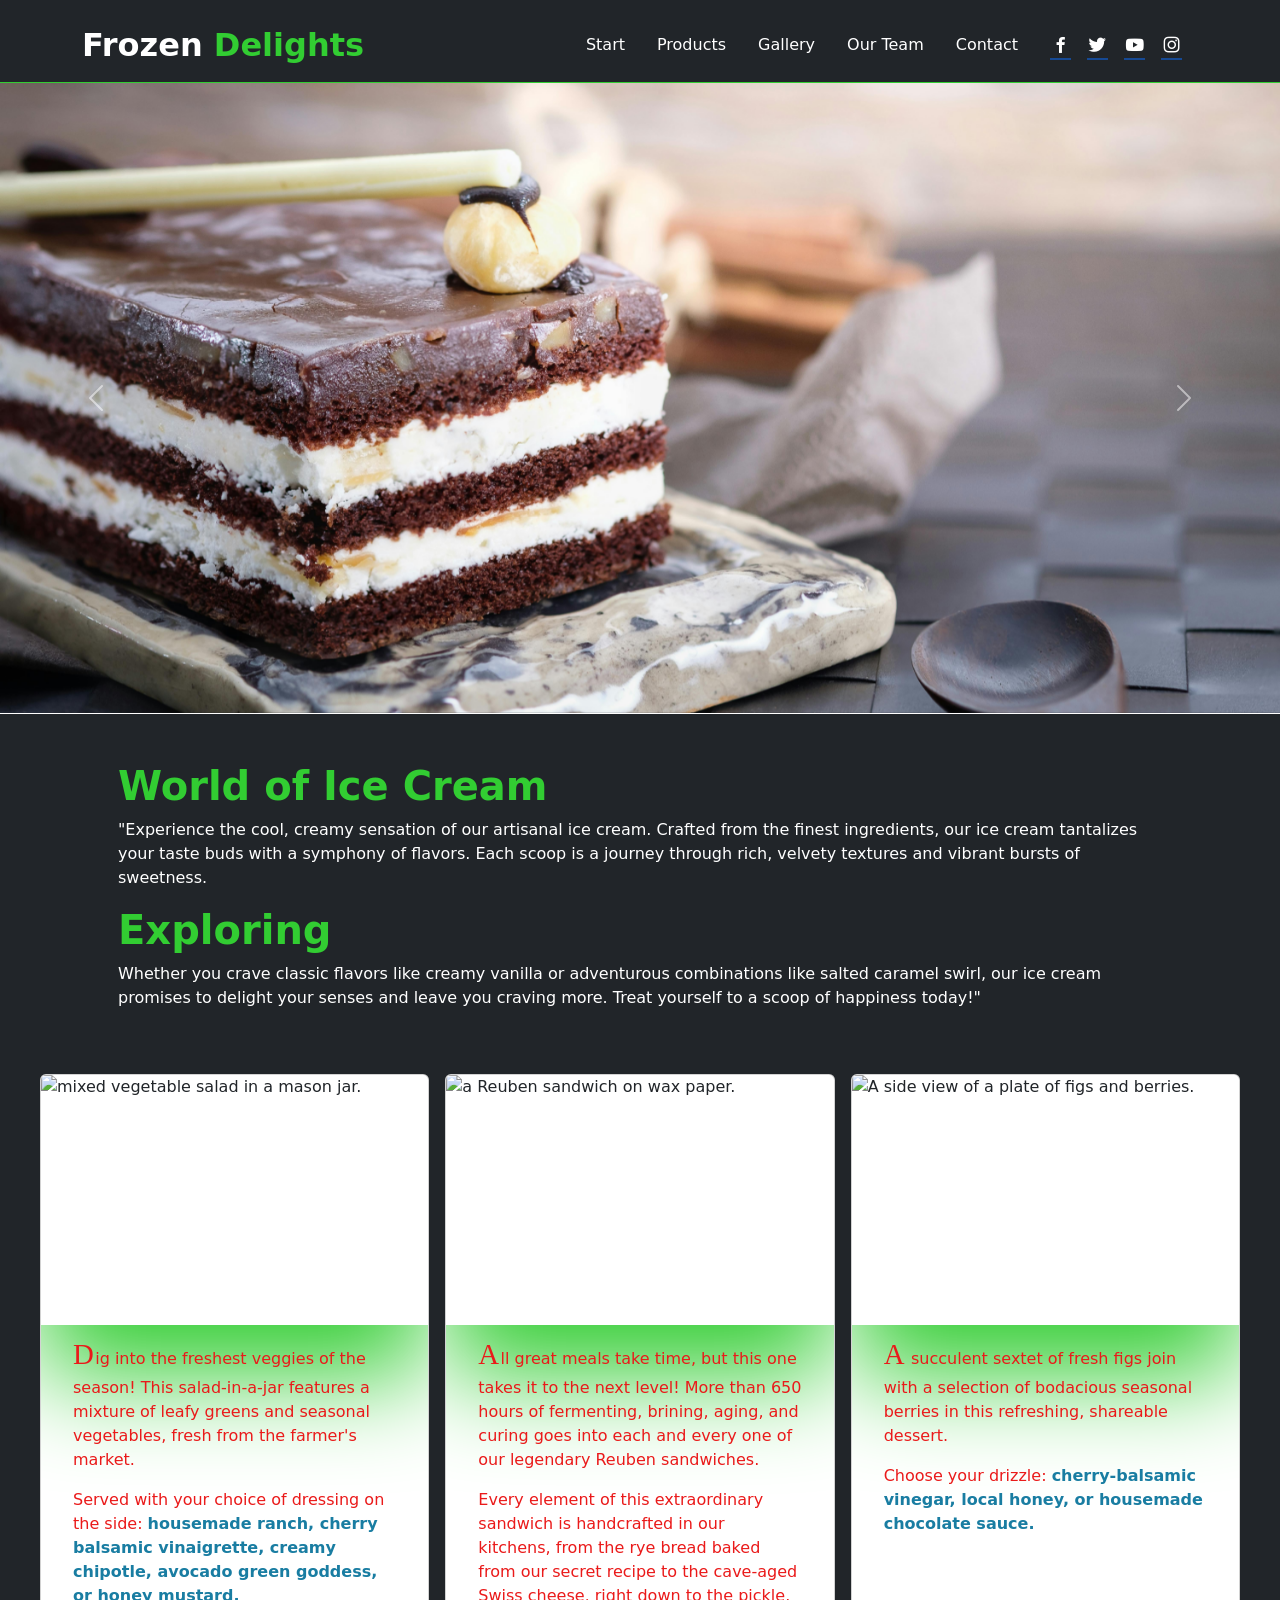
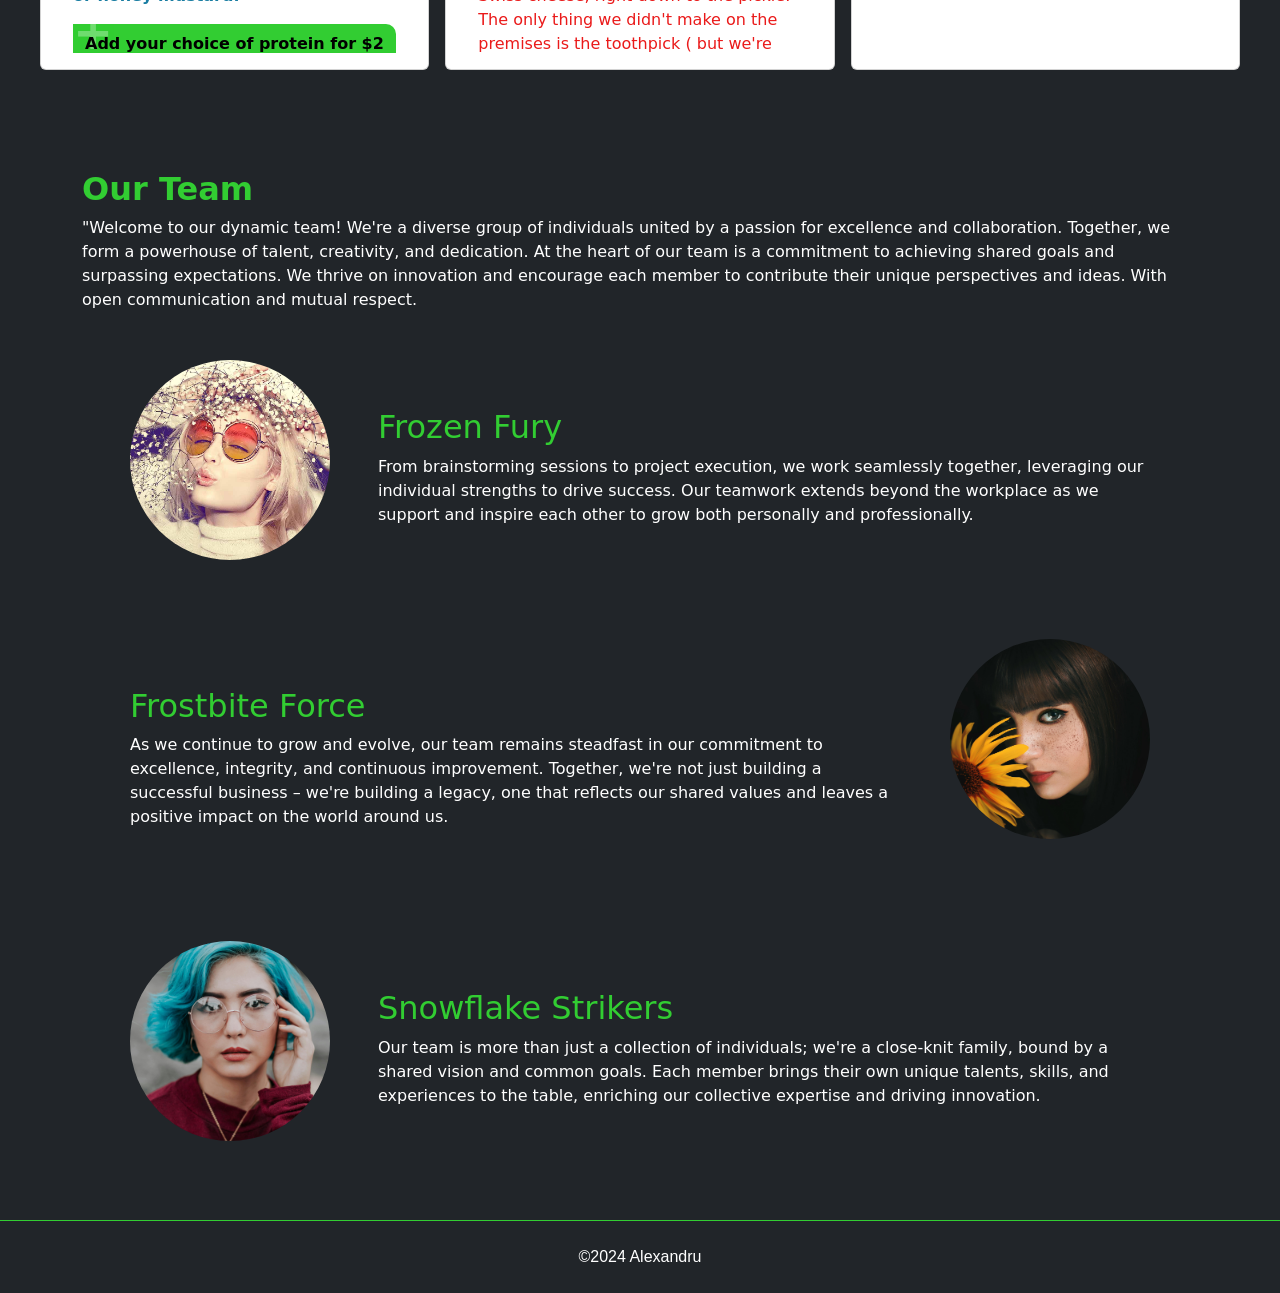
==== index.html @ 91f7aa1c "proiect final" ====
<!DOCTYPE html>
<html lang="en">
  <head>
    <meta charset="UTF-8" />
    <meta name="viewport" content="width=device-width, initial-scale=1.0" />
    <!--Google Font-->
    <link rel="preconnect" href="https://fonts.googleapis.com" />
    <link rel="preconnect" href="https://fonts.gstatic.com" crossorigin />
    <link
      href="https://fonts.googleapis.com/css2?family=Namdhinggo:wght@400;500;600;700;800&display=swap"
      rel="stylesheet"
    />
    <link
      href="https://fonts.googleapis.com/icon?family=Material+Icons"
      rel="stylesheet"
    />
    <link
      href="https://unpkg.com/boxicons@2.1.4/css/boxicons.min.css"
      rel="stylesheet"
    />
    <title>Frozen Delights</title>
    <link rel="stylesheet" href="style.css" />
    <link rel="stylesheet" href="script.js" />
    <!--Foontawesome-->
    <link
      rel="stylesheet"
      href="https://cdnjs.cloudflare.com/ajax/libs/font-awesome/4.7.0/css/font-awesome.min.css"
    />

    <!--Link Bootstrap-->
    <link
      href="https://cdn.jsdelivr.net/npm/bootstrap@5.3.3/dist/css/bootstrap.min.css"
      rel="stylesheet"
      integrity="sha384-QWTKZyjpPEjISv5WaRU9OFeRpok6YctnYmDr5pNlyT2bRjXh0JMhjY6hW+ALEwIH"
      crossorigin="anonymous"
    />
  </head>
  <body class="bg-dark text-white">
    <!--  Navigation-->
    <nav class="navbar navbar-expand-lg bg-dark navbar-dark pt-lg-3 sticky-top">
      <div class="container">
        <a class="navbar-brand fs-2 fw-bold" href="#">
          <i class="fas fa-ice-cream" id="logo"></i>
          Frozen <span class="limegreen">Delights</span></a
        >
        <button
          class="navbar-toggler"
          type="button"
          data-bs-toggle="collapse"
          data-bs-target="#navbarSupportedContent"
          aria-controls="navbarSupportedContent"
          aria-expanded="false"
          aria-label="Toggle navigation"
        >
          <span class="navbar-toggler-icon"></span>
        </button>
        <div class="collapse navbar-collapse" id="navbarSupportedContent">
          <ul class="navbar-nav ms-auto mb-2 mb-lg-0">
            <li class="nav-item mx-lg-2">
              <a class="nav-link text-white active" href="#start">Start</a>
            </li>
            <li class="nav-item mx-lg-2">
              <a class="nav-link text-white" href="#products">Products</a>
            </li>
            <li class="nav-item mx-lg-2">
              <a class="nav-link text-white" href="galerie.html">Gallery</a>
            </li>
            <li class="nav-item mx-lg-2">
              <a class="nav-link text-white" href="#about">Our Team</a>
            </li>
            <li class="nav-item mx-lg-2">
              <a class="nav-link text-white" href="contact.html">Contact</a>
            </li>
            <li class="d-flex allign-item-center mt-2 mt-lg-0 mx-lg-2">
              <a href="#" class="icon-link text-white"
                ><i class="bx bxl-facebook fa-lg mx-2"></i
              ></a>
              <a href="#" class="icon-link text-white"
                ><i class="bx bxl-twitter fa-lg mx-2"></i
              ></a>
              <a href="#" class="icon-link text-white"
                ><i class="bx bxl-youtube fa-lg mx-2"></i
              ></a>
              <a href="#" class="icon-link text-white"
                ><i class="bx bxl-instagram fa-lg mx-2"></i
              ></a>
            </li>
          </ul>
        </div>
      </div>
    </nav>

    <!--Image Slider-->
    <div
      id="carouselExampleFade"
      class="carousel slide carousel-fade"
      data-bs-ride="carousel"
    >
      <div class="carousel-inner">
        <div class="carousel-item active" data-bs-interval="4000">
          <div
            style="background-image: url(imagini/background8.jpg)"
            class="slider-image"
          ></div>
        </div>
        <div class="carousel-item" data-bs-interval="4000">
          <div
            style="background-image: url(imagini/background1.jpg)"
            class="slider-image"
          ></div>
        </div>
        <div class="carousel-item" data-bs-interval="4000">
          <div
            style="background-image: url(imagini/background7.jpg)"
            class="slider-image"
          ></div>
        </div>
      </div>
      <button
        class="carousel-control-prev"
        type="button"
        data-bs-target="#carouselExampleFade"
        data-bs-slide="prev"
      >
        <span class="carousel-control-prev-icon" aria-hidden="true"></span>
        <span class="visually-hidden">Previous</span>
      </button>
      <button
        class="carousel-control-next"
        type="button"
        data-bs-target="#carouselExampleFade"
        data-bs-slide="next"
      >
        <span class="carousel-control-next-icon" aria-hidden="true"></span>
        <span class="visually-hidden">Next</span>
      </button>
    </div>

    <!--Webseite Info-->
    <div class="container p-5">
      <h1 class="limegreen fw-bold">World of Ice Cream</h1>
      <p>
        "Experience the cool, creamy sensation of our artisanal ice cream.
        Crafted from the finest ingredients, our ice cream tantalizes your taste
        buds with a symphony of flavors. Each scoop is a journey through rich,
        velvety textures and vibrant bursts of sweetness.
      </p>
      <h1 class="limegreen fw-bold">Exploring</h1>
      <p>
        Whether you crave classic flavors like creamy vanilla or adventurous
        combinations like salted caramel swirl, our ice cream promises to
        delight your senses and leave you craving more. Treat yourself to a
        scoop of happiness today!"
      </p>
    </div>
<!--card-->
<div class="main">
  <ul class="cards">
    <li class="cards_item">
      <div class="card" tabindex="0">
        <div class="card_image"><img src="https://assets.codepen.io/652/photo-1468777675496-5782faaea55b.jpeg" alt="mixed vegetable salad in a mason jar. "></div>
        <div class="card_content">
          <div class="card_text">
            <p>Dig into the freshest veggies of the season! This salad-in-a-jar features a mixture of leafy greens and seasonal vegetables, fresh from the farmer's market.</p>
            <p>Served with your choice of dressing on the side: <strong>housemade ranch, cherry balsamic vinaigrette, creamy chipotle, avocado green goddess, or honey mustard.</strong></p>
            <p class="upcharge">Add your choice of protein for $2 more. </p>
          </div>
        </div>
      </div>
    </li>

    <li class="cards_item">
      <div class="card" tabindex="0">
        <div class="card_image"><img src="https://assets.codepen.io/652/photo-1520174691701-bc555a3404ca.jpeg" alt="a Reuben sandwich on wax paper. "></div>
        <div class="card_content">
          <div class="card_text">
            <p>All great meals take time, but this one takes it to the next level! More than 650 hours of fermenting, brining, aging, and curing goes into each and every one of our legendary Reuben sandwiches.
            </p>
            <p>Every element of this extraordinary sandwich is handcrafted in our kitchens, from the rye bread baked from our secret recipe to the cave-aged Swiss cheese, right down to the pickle. The only thing we didn't make on the premises is the toothpick ( but we're looking into how to do that). </p>
            <p>This unforgettable sandwich has all of the classic Reuben elements: <strong>corned beef, rye bread, creamy Russian dressing, sauerkraut, plus a sweet gherkin pickle.</strong> <em>No substitions please!</em>
            <p>
              <p class="upcharge">Add a side of french fries or sweet potato fries for $2 more, or our housemade pub chips for $1.</p>
          </div>
        </div>
      </div>
    </li>
    <li class="cards_item">
      <div class="card" tabindex="0">
        <div class="card_image"><img src="https://assets.codepen.io/652/photo-1544510808-91bcbee1df55.jpeg" alt="A side view of a plate of figs and berries. "></div>
        <div class="card_content">
          <div class="card_text">
            <p>A succulent sextet of fresh figs join with a selection of bodacious seasonal berries in this refreshing, shareable dessert.</p>
            <p>Choose your drizzle: <strong>cherry-balsamic vinegar, local honey, or housemade chocolate sauce.</strong> </p>
          </div>
        </div>
      </div>
    </li>
  </ul>
</div>
    <!--About -->
    <div id="about" class="container">
      <h2 class="limegreen fw-bold">Our Team</h2>
      <p>
        "Welcome to our dynamic team! We're a diverse group of individuals
        united by a passion for excellence and collaboration. Together, we form
        a powerhouse of talent, creativity, and dedication. At the heart of our
        team is a commitment to achieving shared goals and surpassing
        expectations. We thrive on innovation and encourage each member to
        contribute their unique perspectives and ideas. With open communication
        and mutual respect.
      </p>
      <div class="my-5">
        <div
          class="about-image float-lg-start mx-auto mx-lg-5"
          style="background-image: url(imagini/fata1.jpg)"
        ></div>
        <div class="p-lg-5">
          <h3 class="fs-2 limegreen">Frozen Fury</h3>
          <p>
            From brainstorming sessions to project execution, we work seamlessly
            together, leveraging our individual strengths to drive success. Our
            teamwork extends beyond the workplace as we support and inspire each
            other to grow both personally and professionally.
          </p>
        </div>
        <div class="clearfix"></div>
      </div>

      <div class="my-5">
        <div
          class="about-image float-lg-end mx-auto mx-lg-5"
          style="background-image: url(imagini/fata4.jpg)"
        ></div>
        <div class="p-lg-5">
          <h3 class="fs-2 limegreen">Frostbite Force</h3>
          <p>
            As we continue to grow and evolve, our team remains steadfast in our
            commitment to excellence, integrity, and continuous improvement.
            Together, we're not just building a successful business – we're
            building a legacy, one that reflects our shared values and leaves a
            positive impact on the world around us.
          </p>
        </div>
        <div class="clearfix"></div>
      </div>

      <div class="my-5">
        <div
          class="about-image float-lg-start mx-auto mx-lg-5"
          style="background-image: url(imagini/fata5.jpeg)"
        ></div>
        <div class="p-lg-5">
          <h3 class="fs-2 limegreen">Snowflake Strikers</h3>
          <p>
            Our team is more than just a collection of individuals; we're a
            close-knit family, bound by a shared vision and common goals. Each
            member brings their own unique talents, skills, and experiences to
            the table, enriching our collective expertise and driving
            innovation.
          </p>
        </div>
      </div>
      <div class="clearfix"></div>
    </div>
    
    <!--Footer-->
    <div class="footer py-4" id="footer">&copy;2024 Alexandru</div>
    <!--Script Bootstrap-->
    <script
      src="https://cdn.jsdelivr.net/npm/bootstrap@5.3.3/dist/js/bootstrap.bundle.min.js"
      integrity="sha384-YvpcrYf0tY3lHB60NNkmXc5s9fDVZLESaAA55NDzOxhy9GkcIdslK1eN7N6jIeHz"
      crossorigin="anonymous"
    ></script>
  </body>
</html>
---- style.css ----
/*allgemein*/
body{
  font-family: yanone Kaffesatz;
  font-size: 1.6rem;
}

.limegreen{
    color: limegreen;
}

.navbar{
    border-bottom: 1px solid limegreen;
}

.carousel{
    border-bottom: 1px solid #ffffff;
}
.nav-link{
    cursor: pointer;
}

.nav-link:active,
.nav-link:hover{
    color: limegreen !important;
}


.icon-link:active svg,
.icon-link-hover svg{
color: limegreen;
}

#products, #about{
    padding-top: 100px;
}


/*Slider*/
.slider-image{
    width: 100vw;
    height: 70vh;
    background-position: center;
    background-size: cover;
}

@media (min-width: 992px) {
    #card{
        display: flex;
        flex-flow:column wrap;
    }
}

/*produkte*/
.card-image{
    height: 500px;
    background-position: center;
    background-size: cover;
}


/*über Uns*/
.about-image{
    width: 200px;
    height: 200px;
    border-radius: 50%;
    background-position: center;
    background-size: cover;
}
  
  .container .banner img{
    border-radius: 5px;
    width: 100%;
    height: auto;
  }
  .container .main-articles{
  display: grid;
  grid-template-columns: repeat(auto-fill, minmax(250px, 1fr));
  gap: 24px;
  margin-top: 24px;
  }
  
  .container .card{
    min-width: 250px;
    max-width: 100%;
  }

  
  .container .card-img-top{
    height: 180px;
    object-fit: cover;
  }
  
  .container .card-title{
    color: var(--blue-100);
  }
  
  .container .card-title:hover{
    cursor: pointer;
    text-decoration: underline;
    color: limegreen;
  }
  
  .container .card-text{
    color: var(--black-50);
  }
  
  .container .btn-primary{
    background-color: var(--black-10);
    border-color: var(--black-10);
    color: limegreen;
  }
  
  .container .btn-primary:hover{
    background-color: var(--black-50);
    border-color: var(--black-50);
    color: blue;
  }
  
  .footer{
    color: rgb(255, 255, 255);
    font-family: sans-serif;
      font-size: 1rem;
      text-align: center;
      border-top: 1px solid limegreen;  
  }

  /*card*/
  :root {
    --purple: rgb(255, 255, 255);
    --aqua: rgb(25, 125, 162);
    --violet: limegreen;
    --fuchsia: #fd49a0;
    --white: #ea1a1a;
    --black: #222;
    --trueBlack: #000;
  }
  
  *,
  *::before,
  *::after {
    box-sizing: border-box;
  }
  
  body {
    background-color: var(--black);
  }
  
  .main {
    max-width: 1200px;
    margin: 0 auto;
  }
  
  .cards {
    display: grid;
    flex-wrap: wrap;
    list-style: none;
    margin: 0;
    padding: 0;
    grid-template-columns: repeat(auto-fit, minmax(250px, 1fr));
    gap: 1rem;
  }
  
  .cards_item {
    display: flex;
  }
  
  .card_image {
    display: flex;
    height: 250px;
    box-shadow: 0 50px 100px 0 var(--violet);
  }
  
  .card_image img {
    display: block;
    width: 100%;
    height: auto;
    object-fit: cover;
  }
  
  .card {
    display: flex;
    flex-direction: column;
    position: relative;
    overflow: hidden;
    background-color: var(--purple);
    border-radius: 5px 25px 5px 50px;
    transition: transform 0.1s linear, box-shadow 0.2s;
  }
  
  .card_text:focus,
  .card:focus {
    outline: 2px dashed var(--aqua);
  }
  
  .card:focus,
  .card:hover {
    transform: scale(1.01);
    box-shadow: 0 10px 5px -5px rgba(0, 0, 0, 0.2);
  }
  
  .card_content {
    padding: 0.5rem 1rem 1rem;
    color: var(--white);
  }
  
  .card_title {
    position: absolute;
    top: 0;
    right: 0;
    width: 90%;
    height: auto;
    color: var(--black);
    padding: 0.5rem;
    border-radius: 5px 0 0 5px;
    transform: rotate(-3.3deg);
    transform-origin: left top;
    font-family: Georgia, Times, serif;
    font-weight: 600;
    font-size: 1.325rem;
    position: relative;
    overflow: hidden;
    z-index: 1;
    background-color: rgba(253, 73, 160, 0.75);
    animation: 0s 0s fly-in 0 reverse both;
  }
  
  @media (min-width: 535px) {
    .card_title {
      animation: 0.5s 0.25s fly-out 1 both;
    }
  }
  
  .card:focus .card_title,
  .card:hover .card_title {
    animation: 0.5s ease-in 0s fly-in 1 both;
  }
  
  .card_text {
    font-family: Segoe UI, Frutiger, Frutiger Linotype, Dejavu Sans, Helvetica,
      Helvetica Neue, Arial, sans-serif;
    line-height: 1.5;
    text-size-adjust: 0.2px;
    padding: 0 1rem;
  }
  
  .card_text p:first-of-type:first-letter {
    font-size: 1.8em;
    font-family: Georgia, Times, serif;
    margin-right: 0.05em;
  }
  
  @media (min-width: 480px) {
    .card_text {
      overflow: auto;
      max-height: 20rem;
      scrollbar-width: thin;
      scrollbar-color: var(--aqua) var(--violet);
    }
  
    .card_text::-webkit-scrollbar {
      width: 12px;
    }
  
    .card_text::-webkit-scrollbar-track {
      background: var(--violet);
    }
  
    .card_text::-webkit-scrollbar-thumb {
      background-color: var(--aqua);
    }
  }
  
  .card_text strong {
    color: var(--aqua);
  }
  
  .upcharge {
    position: relative;
    font-weight: 600;
    background-color: var(--violet);
    padding: 0.5rem 0.75rem;
    color: var(--trueBlack);
    border-radius: 0 10px;
    z-index: 0;
    overflow: hidden;
  }
  
  .upcharge::after,
  .upcharge::before {
    content: "+";
    display: block;
    line-height: 0;
    font-size: 3rem;
    position: absolute;
    color: var(--purple);
    z-index: -1;
    opacity: 0.3;
  }
  
  .upcharge::before {
    left: 0;
    top: 0.5rem;
  }
  
  .upcharge::after {
    right: 0;
    bottom: 1.25rem;
  }
  
  .note {
    display: block;
    text-align: center;
    padding: 0.5rem;
    font-weight: 900;
    background-image: linear-gradient(
      -45deg,
      transparent 10%,
      var(--aqua) 10.5%,
      var(--aqua) 90%,
      transparent 90.5%
    );
    color: var(--black);
    font-size: 1.3em;
    font-style: italic;
    margin-top: 1rem;
  }
  
  @keyframes fly-in {
    0% {
      top: 0;
      right: 0;
      font-size: 1.325rem;
    }
  
    25% {
      top: 0;
      right: -200%;
      font-size: 1.325rem;
    }
  
    26% {
      font-size: 2rem;
    }
  
    100% {
      top: 2rem;
      right: 0;
      font-size: 2rem;
    }
  }
  
  @keyframes fly-out {
    0% {
      top: 2rem;
      right: 0;
      font-size: 2rem;
    }
  
    50% {
      top: 0;
      right: -200%;
      font-size: 1.325rem;
    }
  
    100% {
      top: 0;
      right: 0;
      font-size: 1.325rem;
    }
  }
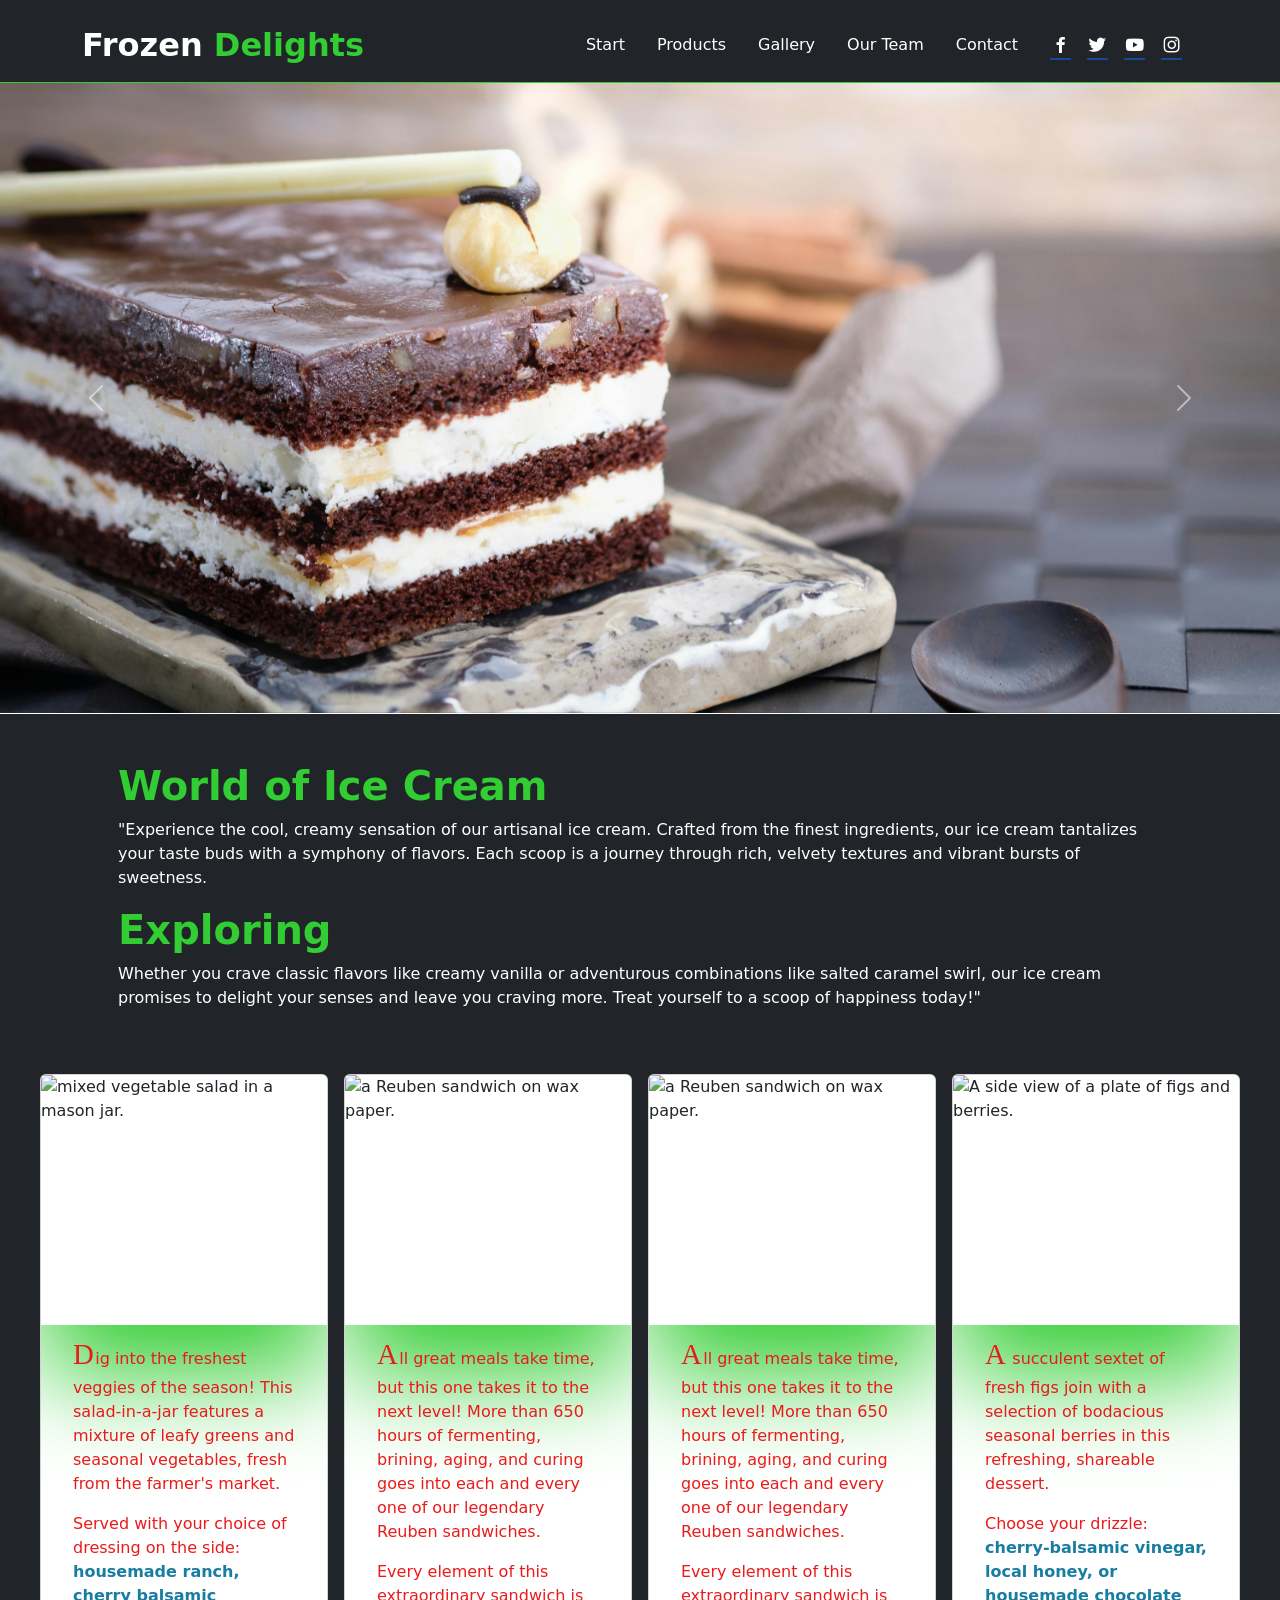
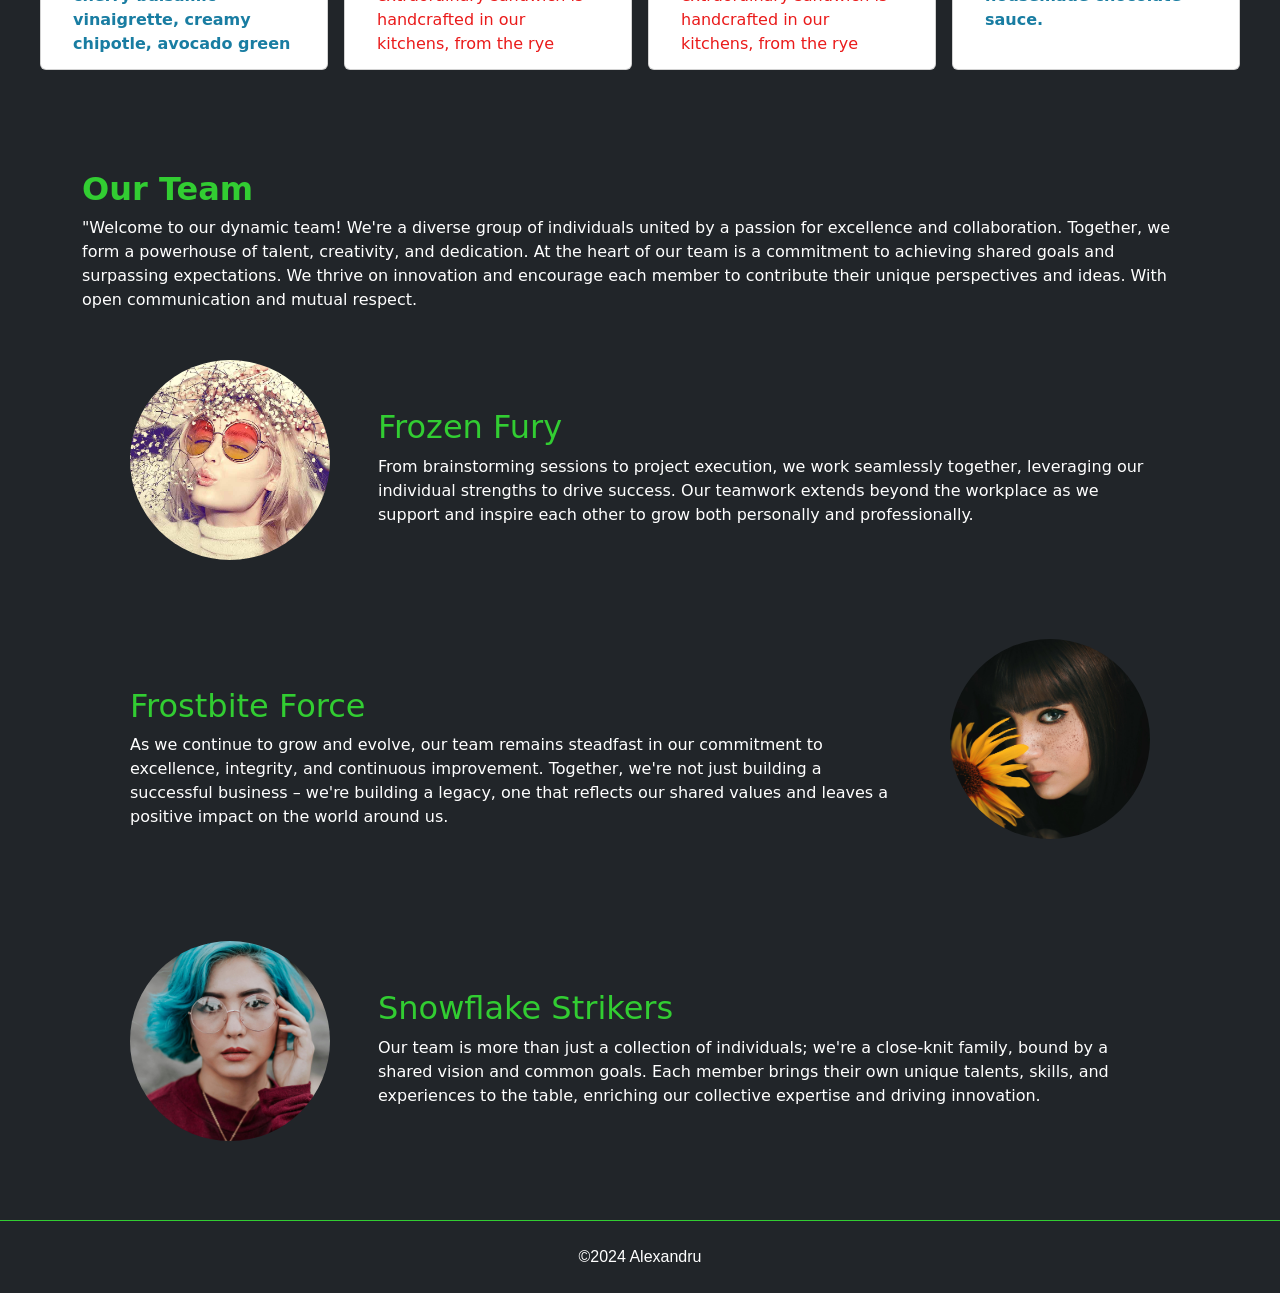
==== commit 27a9ad99: "add more cards" ====
--- a/index.html
+++ b/index.html
@@ -153,50 +153,149 @@
         scoop of happiness today!"
       </p>
     </div>
-<!--card-->
-<div class="main">
-  <ul class="cards">
-    <li class="cards_item">
-      <div class="card" tabindex="0">
-        <div class="card_image"><img src="https://assets.codepen.io/652/photo-1468777675496-5782faaea55b.jpeg" alt="mixed vegetable salad in a mason jar. "></div>
-        <div class="card_content">
-          <div class="card_text">
-            <p>Dig into the freshest veggies of the season! This salad-in-a-jar features a mixture of leafy greens and seasonal vegetables, fresh from the farmer's market.</p>
-            <p>Served with your choice of dressing on the side: <strong>housemade ranch, cherry balsamic vinaigrette, creamy chipotle, avocado green goddess, or honey mustard.</strong></p>
-            <p class="upcharge">Add your choice of protein for $2 more. </p>
+    <!--card-->
+    <div class="main">
+      <ul class="cards">
+        <li class="cards_item">
+          <div class="card" tabindex="0">
+            <div class="card_image">
+              <img
+                src="https://assets.codepen.io/652/photo-1468777675496-5782faaea55b.jpeg"
+                alt="mixed vegetable salad in a mason jar. "
+              />
+            </div>
+            <div class="card_content">
+              <div class="card_text">
+                <p>
+                  Dig into the freshest veggies of the season! This
+                  salad-in-a-jar features a mixture of leafy greens and seasonal
+                  vegetables, fresh from the farmer's market.
+                </p>
+                <p>
+                  Served with your choice of dressing on the side:
+                  <strong
+                    >housemade ranch, cherry balsamic vinaigrette, creamy
+                    chipotle, avocado green goddess, or honey mustard.</strong
+                  >
+                </p>
+                <p class="upcharge">Add your choice of protein for $2 more.</p>
+              </div>
+            </div>
           </div>
-        </div>
-      </div>
-    </li>
-
-    <li class="cards_item">
-      <div class="card" tabindex="0">
-        <div class="card_image"><img src="https://assets.codepen.io/652/photo-1520174691701-bc555a3404ca.jpeg" alt="a Reuben sandwich on wax paper. "></div>
-        <div class="card_content">
-          <div class="card_text">
-            <p>All great meals take time, but this one takes it to the next level! More than 650 hours of fermenting, brining, aging, and curing goes into each and every one of our legendary Reuben sandwiches.
-            </p>
-            <p>Every element of this extraordinary sandwich is handcrafted in our kitchens, from the rye bread baked from our secret recipe to the cave-aged Swiss cheese, right down to the pickle. The only thing we didn't make on the premises is the toothpick ( but we're looking into how to do that). </p>
-            <p>This unforgettable sandwich has all of the classic Reuben elements: <strong>corned beef, rye bread, creamy Russian dressing, sauerkraut, plus a sweet gherkin pickle.</strong> <em>No substitions please!</em>
-            <p>
-              <p class="upcharge">Add a side of french fries or sweet potato fries for $2 more, or our housemade pub chips for $1.</p>
+        </li>
+
+        <li class="cards_item">
+          <div class="card" tabindex="0">
+            <div class="card_image">
+              <img
+                src="https://assets.codepen.io/652/photo-1520174691701-bc555a3404ca.jpeg"
+                alt="a Reuben sandwich on wax paper. "
+              />
+            </div>
+            <div class="card_content">
+              <div class="card_text">
+                <p>
+                  All great meals take time, but this one takes it to the next
+                  level! More than 650 hours of fermenting, brining, aging, and
+                  curing goes into each and every one of our legendary Reuben
+                  sandwiches.
+                </p>
+                <p>
+                  Every element of this extraordinary sandwich is handcrafted in
+                  our kitchens, from the rye bread baked from our secret recipe
+                  to the cave-aged Swiss cheese, right down to the pickle. The
+                  only thing we didn't make on the premises is the toothpick (
+                  but we're looking into how to do that).
+                </p>
+                <p>
+                  This unforgettable sandwich has all of the classic Reuben
+                  elements:
+                  <strong
+                    >corned beef, rye bread, creamy Russian dressing,
+                    sauerkraut, plus a sweet gherkin pickle.</strong
+                  >
+                  <em>No substitions please!</em>
+                </p>
+                <p></p>
+                <p class="upcharge">
+                  Add a side of french fries or sweet potato fries for $2 more,
+                  or our housemade pub chips for $1.
+                </p>
+              </div>
+            </div>
           </div>
-        </div>
-      </div>
-    </li>
-    <li class="cards_item">
-      <div class="card" tabindex="0">
-        <div class="card_image"><img src="https://assets.codepen.io/652/photo-1544510808-91bcbee1df55.jpeg" alt="A side view of a plate of figs and berries. "></div>
-        <div class="card_content">
-          <div class="card_text">
-            <p>A succulent sextet of fresh figs join with a selection of bodacious seasonal berries in this refreshing, shareable dessert.</p>
-            <p>Choose your drizzle: <strong>cherry-balsamic vinegar, local honey, or housemade chocolate sauce.</strong> </p>
+        </li>
+
+        <li class="cards_item">
+          <div class="card" tabindex="0">
+            <div class="card_image">
+              <img
+                src="https://assets.codepen.io/652/photo-1520174691701-bc555a3404ca.jpeg"
+                alt="a Reuben sandwich on wax paper. "
+              />
+            </div>
+            <div class="card_content">
+              <div class="card_text">
+                <p>
+                  All great meals take time, but this one takes it to the next
+                  level! More than 650 hours of fermenting, brining, aging, and
+                  curing goes into each and every one of our legendary Reuben
+                  sandwiches.
+                </p>
+                <p>
+                  Every element of this extraordinary sandwich is handcrafted in
+                  our kitchens, from the rye bread baked from our secret recipe
+                  to the cave-aged Swiss cheese, right down to the pickle. The
+                  only thing we didn't make on the premises is the toothpick (
+                  but we're looking into how to do that).
+                </p>
+                <p>
+                  This unforgettable sandwich has all of the classic Reuben
+                  elements:
+                  <strong
+                    >corned beef, rye bread, creamy Russian dressing,
+                    sauerkraut, plus a sweet gherkin pickle.</strong
+                  >
+                  <em>No substitions please!</em>
+                </p>
+                <p></p>
+                <p class="upcharge">
+                  Add a side of french fries or sweet potato fries for $2 more,
+                  or our housemade pub chips for $1.
+                </p>
+              </div>
+            </div>
           </div>
-        </div>
-      </div>
-    </li>
-  </ul>
-</div>
+        </li>
+
+        <li class="cards_item">
+          <div class="card" tabindex="0">
+            <div class="card_image">
+              <img
+                src="https://assets.codepen.io/652/photo-1544510808-91bcbee1df55.jpeg"
+                alt="A side view of a plate of figs and berries. "
+              />
+            </div>
+            <div class="card_content">
+              <div class="card_text">
+                <p>
+                  A succulent sextet of fresh figs join with a selection of
+                  bodacious seasonal berries in this refreshing, shareable
+                  dessert.
+                </p>
+                <p>
+                  Choose your drizzle:
+                  <strong
+                    >cherry-balsamic vinegar, local honey, or housemade
+                    chocolate sauce.</strong
+                  >
+                </p>
+              </div>
+            </div>
+          </div>
+        </li>
+      </ul>
+    </div>
     <!--About -->
     <div id="about" class="container">
       <h2 class="limegreen fw-bold">Our Team</h2>
@@ -262,7 +361,7 @@
       </div>
       <div class="clearfix"></div>
     </div>
-    
+
     <!--Footer-->
     <div class="footer py-4" id="footer">&copy;2024 Alexandru</div>
     <!--Script Bootstrap-->
